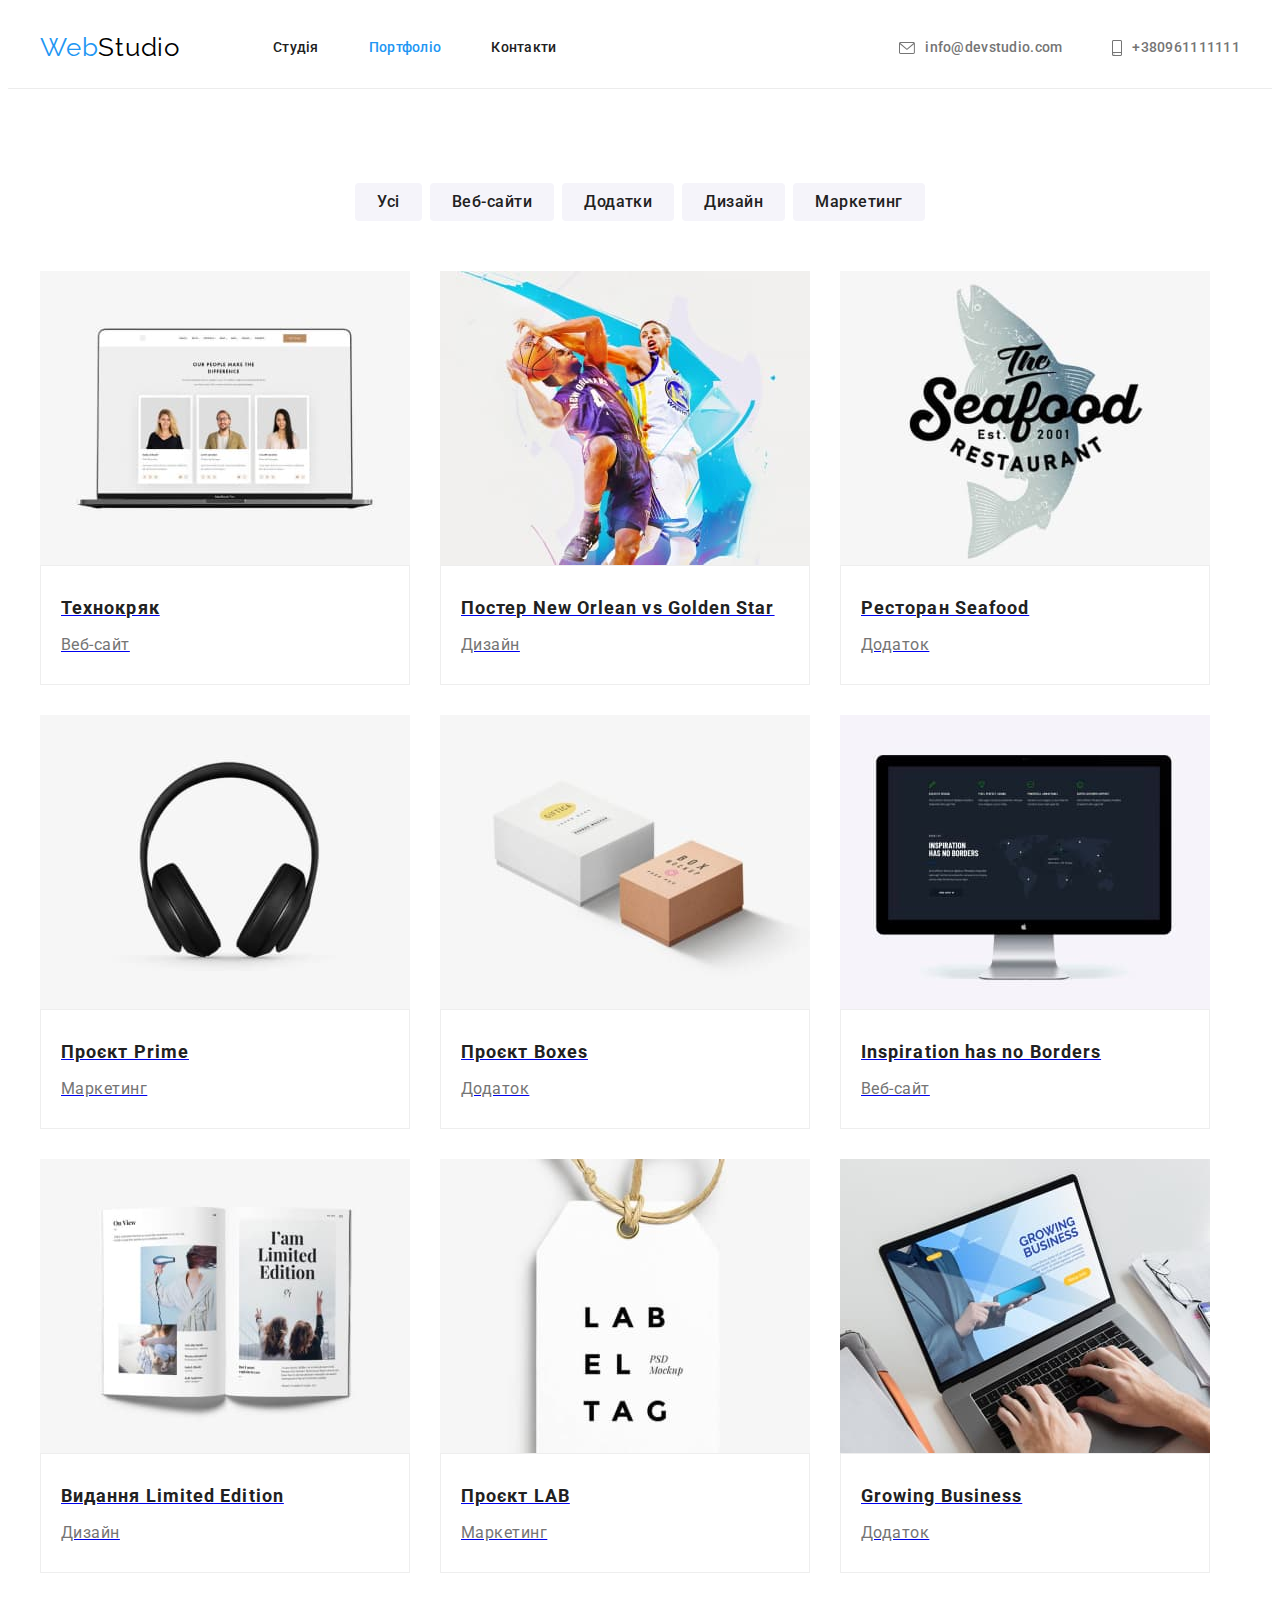
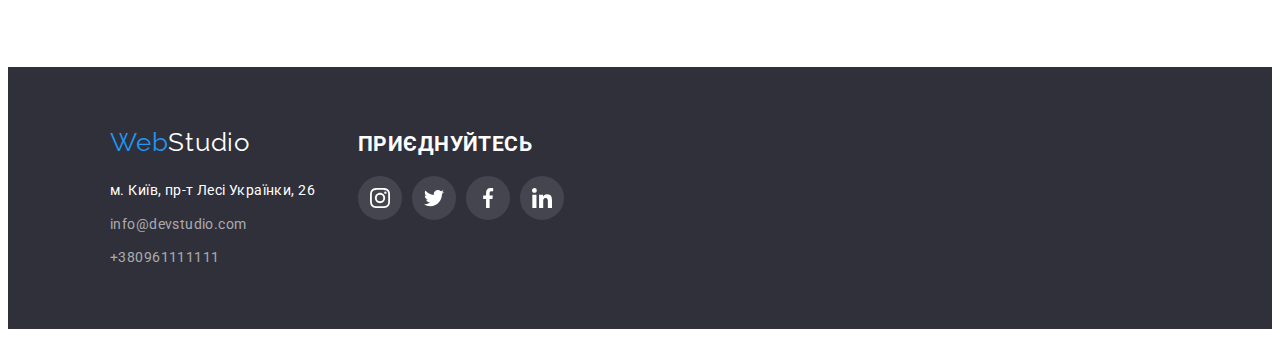
==== portfolio.html @ 0c202efd "Initial commit" ====
<!DOCTYPE html>
<html lang="uk">
  <head>
    <meta charset="UTF-8" />
    <meta http-equiv="X-UA-Compatible" content="IE=edge" />
    <meta name="viewport" content="width=device-width, initial-scale=1.0" />
    <title>Document</title>
    <link
      rel="stylesheet"
      href="https://cdnjs.cloudflare.com/ajax/libs/modern-normalize/1.1.0/modern-normalize.min.css"
      integrity="sha512-wpPYUAdjBVSE4KJnH1VR1HeZfpl1ub8YT/NKx4PuQ5NmX2tKuGu6U/JRp5y+Y8XG2tV+wKQpNHVUX03MfMFn9Q=="
      crossorigin="anonymous"
      referrerpolicy="no-referrer"
    />
    <link
      href="https://fonts.googleapis.com/css2?family=Raleway:wght@700&family=Roboto:wght@400;500;700;900&display=swap"
      rel="stylesheet"
    />
    <link rel="stylesheet" href="./css/styles.css" />
  </head>
  <body>
    <header class="header">
      <div class="container header-container">
        <a class="logo">Web<span class="logo-header">Studio</span></a>
        <nav class="section-works-header">
          <ul class="site-nav list">
            <li><a href="./index.html" class="link">Студія</a></li>
            <li>
              <a href="./portfolio.html" class="link current">Портфоліо</a>
            </li>
            <li><a href="#" class="link">Контакти</a></li>
          </ul>
        </nav>
        <ul class="list address-header">
          <li class="item">
            <a href="mailto:info@devstudio.com" class="link-address" lang="en"
              ><svg class="header-section-address-logo" width="16" height="12">
                <use href="./images/icons-new.svg#icon-envelope"></use>
              </svg>
              info@devstudio.com</a
            >
          </li>
          <li>
            <a href="tel:+380961111111" class="link-address"
              ><svg class="header-section-address-logo" width="10" height="16">
                <use href="./images/icons-new.svg#icon-smartphone"></use></svg
              >+380961111111</a
            >
          </li>
        </ul>
      </div>
    </header>
    <main>
      <section>
        <div class="container">
          <h1 class="pattern-hidden">Наші переваги</h1>
          <ul class="portfolio-buttons list">
            <li>
              <button type="button" class="button secondary">Усі</button>
            </li>
            <li>
              <button type="button" class="button secondary">Веб-сайти</button>
            </li>
            <li>
              <button type="button" class="button secondary">Додатки</button>
            </li>
            <li>
              <button type="button" class="button secondary">Дизайн</button>
            </li>
            <li>
              <button type="button" class="button secondary">Маркетинг</button>
            </li>
          </ul>
          <ul class="examples-list list">
            <li class="portfolio-element">
              <a href="#" class="portfolio-link">
                <img
                  src="./images/technokryak.jpg"
                  alt="Фото главной страницы сайта Технокряк"
                  width="370"
                  height="274"
                />
                <div class="examples-site-and-description">
                  <h2 class="section-title-product">Технокряк</h2>
                  <p class="description-product">Веб-сайт</p>
                </div>
              </a>
            </li>
            <li class="portfolio-element">
              <a href="#" class="portfolio-link">
                <img
                  src="./images/poster-neworlean.jpg"
                  alt="Фото главной страницы сайта Нью-Орлеан"
                  width="370"
                  height="274"
                />
                <div class="examples-site-and-description">
                  <h2 class="section-title-product">
                    Постер New Orlean vs Golden Star
                  </h2>
                  <p class="description-product">Дизайн</p>
                </div>
              </a>
            </li>
            <li class="portfolio-element">
              <a href="#" class="portfolio-link">
                <img
                  src="./images/seafood-restaurant.jpg"
                  alt="Фото главной страницы приложения"
                  width="370"
                  height="274"
                />
                <div class="examples-site-and-description">
                  <h2 class="section-title-product">Ресторан Seafood</h2>
                  <p class="description-product">Додаток</p>
                </div>
              </a>
            </li>
            <li class="portfolio-element">
              <a href="#" class="portfolio-link">
                <img
                  src="./images/project-prime.jpg"
                  alt="Фото главной страницы"
                  width="370"
                  height="274"
                />
                <div class="examples-site-and-description">
                  <h2 class="section-title-product">Проєкт Prime</h2>
                  <p class="description-product">Маркетинг</p>
                </div>
              </a>
            </li>
            <li class="portfolio-element">
              <a href="#" class="portfolio-link">
                <img
                  src="./images/boxes.jpg"
                  alt="Фото главной страницы приложения"
                  width="370"
                  height="274"
                />
                <div class="examples-site-and-description">
                  <h2 class="section-title-product">Проєкт Boxes</h2>
                  <p class="description-product">Додаток</p>
                </div>
              </a>
            </li>
            <li class="portfolio-element">
              <a href="#" class="portfolio-link">
                <img
                  src="./images/inspiration.jpg"
                  alt="Фото главной страницы сайта"
                  width="370"
                  height="274"
                />
                <div class="examples-site-and-description">
                  <h2 class="section-title-product">
                    Inspiration has no Borders
                  </h2>
                  <p class="description-product">Веб-сайт</p>
                </div>
              </a>
            </li>
            <li class="portfolio-element">
              <a href="#" class="portfolio-link">
                <img
                  src="./images/limited-edition.jpg"
                  alt="Фото главной страницы"
                  width="370"
                  height="274"
                />
                <div class="examples-site-and-description">
                  <h2 class="section-title-product">Видання Limited Edition</h2>
                  <p class="description-product">Дизайн</p>
                </div>
              </a>
            </li>
            <li class="portfolio-element">
              <a href="#" class="portfolio-link">
                <img
                  src="./images/lab.jpg"
                  alt="Фото главной страницы"
                  width="370"
                  height="274"
                />
                <div class="examples-site-and-description">
                  <h2 class="section-title-product">Проєкт LAB</h2>
                  <p class="description-product">Маркетинг</p>
                </div>
              </a>
            </li>
            <li class="portfolio-element">
              <a href="#" class="portfolio-link">
                <img
                  src="./images/growbusiness.jpg"
                  alt="Фото главной страницы"
                  width="370"
                  height="274"
                />
                <div class="examples-site-and-description">
                  <h2 class="section-title-product">Growing Business</h2>
                  <p class="description-product">Додаток</p>
                </div>
              </a>
            </li>
          </ul>
        </div>
      </section>
    </main>

    <footer class="section-works-footer">
      <div class="container common-wrap-footer">
        <div class="first-footer">
          <a href="./index.html" class="logo"
            >Web<span class="logo-footer">Studio</span>
          </a>
          <address class="address-footer">
            <ul class="list">
              <li class="address-item">
                <a
                  href="https://goo.gl/maps/Q7eHkyQhdYGQR9RCA"
                  target="_blank"
                  rel="noopener noreferrer nofollower"
                  class="link-address-footer"
                  >м. Київ, пр-т Лесі Українки, 26</a
                >
              </li>
              <li class="address-item">
                <a
                  href="mailto:info@devstudio.com"
                  class="address-footer"
                  lang="en"
                  >info@devstudio.com</a
                >
              </li>
              <li class="address-item">
                <a href="tel:+380961111111" class="address-footer"
                  >+380961111111</a
                >
              </li>
            </ul>
          </address>
        </div>

        <div class="container second-footer">
          <h2 class="section-title-social-footer">ПРИЄДНУЙТЕСЬ</h2>
          <ul class="social-footer list">
            <li class="social-item-footer">
              <a
                class="social-link-footer link"
                href="http://instagram.com"
                target="_blank"
                rel="noopener norefference"
                aria-label="Instagram"
              >
                <svg class="social-icon-footer" width="20" height="20">
                  <use href="./images/icons-new.svg#icon-instagram"></use>
                </svg>
              </a>
            </li>
            <li class="social-item-footer">
              <a
                class="social-link-footer link"
                href="http://twitter.com"
                target="_blank"
                rel="noopener norefference"
                aria-label="Twitter logo"
              >
                <svg class="social-icon-footer" width="20" height="20">
                  <use href="./images/icons-new.svg#icon-twitter"></use>
                </svg>
              </a>
            </li>
            <li class="social-item-footer">
              <a
                class="social-link-footer link"
                href="http://facebook.com"
                target="_blank"
                rel="noopener norefference"
                aria-label="Facebook logo"
              >
                <svg class="social-icon-footer" width="20" height="20">
                  <use href="./images/icons-new.svg#icon-facebook"></use>
                </svg>
              </a>
            </li>
            <li class="social-item-footer">
              <a
                class="social-link-footer link"
                href="http://linkedin.com"
                target="_blank"
                rel="noopener norefference"
                aria-label="linkedin logo"
              >
                <svg class="social-icon-footer" width="20" height="20">
                  <use href="./images/icons-new.svg#icon-linkedin"></use>
                </svg>
              </a>
            </li>
          </ul>
        </div>
      </div>
    </footer>
  </body>
</html>
---- css/styles.css ----
:root {
  --title-text-color: #212121;
  --maket-color: #ffffff;
  --primary-text-color: #757575;
  --accent-color: #2196f3;
}

body {
  font-family: Roboto, sans-serif;
  font-size: 14px;
  letter-spacing: 0.03em;
  background-color: var(--maket-color);
  color: var(--primary-text-color);
}

h1,
h2,
h3,
h4,
h5,
h6,
p {
  margin: 0;
}
img {
  display: block;
  max-width: 100%;
  height: auto;
}
button {
  display: block;
  cursor: pointer;
  border: none;
  border-radius: 4px;
}

.list {
  list-style: none;
  padding-left: 0;
  margin: 0;
}
.link {
  text-decoration: none;
}
.container {
  width: 1200px;
  margin: 0 auto;
  padding-left: 15px;
  padding-right: 15px;
}
.section {
  padding-top: 94px;
  padding-bottom: 94px;
}
/*Header*/

.header {
  border-bottom-width: 1px;
  border-bottom-style: solid;
  border-bottom-color: #ececec;
}

.header-container {
  display: flex;
  align-items: center;
}
.logo {
  font-family: Raleway, sans-serif;
  font-size: 26px;
  line-height: 1.2;
  letter-spacing: 0.03em;
  text-decoration: none;
  color: var(--accent-color);
  margin-right: 93px;
}
.address-header {
  margin-left: auto;
  display: flex;
  align-items: center;
  gap: 50px;
}
.link-address {
  font-weight: 500;
  line-height: 1.14;
  letter-spacing: 0.02em;
  color: var(--primary-text-color);
  text-decoration: none;
  display: flex;
  align-items: center;
}
.logo-header {
  color: #000000;
}
.logo-footer {
  color: var(--maket-color);
}

.site-nav .link {
  display: block;
  color: var(--title-text-color);
  font-weight: 500;
  line-height: 1.14;
  letter-spacing: 0.02em;
  text-decoration: none;
  cursor: pointer;
  padding-top: 32px;
  padding-bottom: 32px;
}
.site-nav .link:hover,
.site-nav .link:focus {
  color: var(--accent-color);
}
.site-nav .link.current {
  color: var(--accent-color);
  padding-top: 32px;
  padding-bottom: 32px;
}

.link-address:hover,
.link-address:focus {
  color: var(--accent-color);
}

.header-section-address-logo {
  margin-right: 10px;
  fill: currentColor;
}
.header-section-address-logo:hover,
.header-section-address-logo:focus {
  color: var(--accent-color);
}

/* Page header */

.section-works-header {
}
.site-nav {
  display: flex;
  gap: 50px;
}

.link-address .item:last-child {
  margin-right: 0;
  padding-right: 215px;
}
.link-address .item:not(:last-child) {
  margin-right: 50px;
  margin-left: 300px;
}

/*Hero-title*/

.hero {
  background-color: #2f303a;
  background-image: linear-gradient(
      rgba(47, 48, 58, 0.4),
      rgba(47, 48, 58, 0.4)
    ),
    url(../images/hero.jpg);
  background-position: center;
  background-size: cover;
  background-repeat: no-repeat;
  text-align: center;
  padding: 200px 0;
  max-width: 1600px;
  height: 600px;
  margin: 0 auto;
}
.hero-title {
  color: var(--maket-color);
  font-weight: 900;
  font-size: 44px;
  line-height: 1.36;
  text-align: center;
  letter-spacing: 0.06em;
  text-transform: uppercase;
  width: 696px;
  margin: 0 auto;
  margin-bottom: 30px;
  /* изменить тут марджин боттом перебвиает маржин авто*/
}
.button.primary {
  font-family: "Roboto";
  font-weight: 700;
  font-size: 16px;
  line-height: 1.87;
  letter-spacing: 0.06em;
  color: var(--maket-color);
  background: var(--accent-color);
  align-items: center;
  text-align: center;
  cursor: pointer;
  padding: 10px 32px;
  border: none;
  border-radius: 4px;
  margin-right: auto;
  margin-left: auto;
}

/* Section advantages*/

.pattern-hidden {
  position: absolute;
  width: 1px;
  height: 1px;
  margin: -1px;
  border: 0;
  padding: 0;
  white-space: nowrap;
  clip-path: inset(100%);
  clip: rect(0 0 0 0);
  overflow: hidden;
}
.advantages-list {
  display: flex;
  gap: 30px;
}

.section-title-primary {
  color: var(--title-text-color);
  font-weight: 700;
  line-height: 1.14;
  font-size: 14px;
  text-transform: uppercase;
  margin-bottom: 10px;
  margin-top: 30px;
}
.description-advantages {
  line-height: 1.71;
  color: var(--primary-text-color);
}
.advantages-icons-list {
  display: flex;
  gap: 30px;
}
.box-icon-advantages {
  background-color: #f5f4fa;
  width: 270px;
  height: 120px;
  display: flex;
  justify-content: center;
  align-items: center;
  border-radius: 4px;
}
.icon-advantages {
}
/* Title secondary-Our works*/

.work {
  padding-top: 0;
}

.work-list {
  display: flex;
  gap: 30px;
}
.section-title-secondadry {
  font-weight: 700;
  font-size: 36px;
  line-height: 1.166;
  text-align: center;
  letter-spacing: 0.03em;
  color: var(--title-text-color);
  margin-bottom: 50px;
}

/* Team*/
.container {
}
.section-team {
  background: #f5f4fa;
}

.section-title-secondadry-team {
  font-weight: 700;
  font-size: 36px;
  line-height: 1.166;
  text-align: center;
  letter-spacing: 0.03em;
  color: var(--title-text-color);
  margin-bottom: 50px;
}
.members {
  display: flex;
  gap: 30px;
}
.members-item {
  background-color: var(--maket-color);
  box-shadow: 0px 1px 3px rgba(0, 0, 0, 0.12), 0px 1px 1px rgba(0, 0, 0, 0.14),
    0px 2px 1px rgba(0, 0, 0, 0.2);
  border-radius: 0px 0px 4px 4px;
}

.names-and-description {
  padding-top: 30px;
  padding-bottom: 30px;
}
.section-names {
  font-weight: 500;
  font-size: 16px;
  line-height: 1.17;
  letter-spacing: 0.03em;
  color: var(--title-text-color);
  text-align: center;
  margin-bottom: 10px;
}
.description-team {
  font-size: 16px;
  line-height: 1.17;
  font-weight: 400;
  letter-spacing: 0.03em;
  color: var(--primary-text-color);
  text-align: center;
}
.social {
  display: flex;
  justify-content: center;
  align-content: center;
  gap: 10px;
  margin-top: 16px;
}
.social-link {
  display: flex;
  justify-content: center;
  /*align-content: center;*/
  align-items: center;
  width: 44px;
  height: 44px;
  border-radius: 50%;
  background-color: var(--maket-color);
  color: #afb1b8;
}
.social-link:hover,
.social-link:focus {
  background-color: var(--accent-color);
  border-radius: 50%;
  color: var(--maket-color);
}
.social-icon {
  fill: currentColor;
}

/*Section Our clients*/
.container {
  margin-top: 0;
  margin-bottom: 0;
}
.section-our-clients {
  padding: 94px, auto;
}
.section-title-our-clients {
  font-weight: 700;
  font-size: 36px;
  line-height: 1.166;
  text-align: center;
  letter-spacing: 0.03em;
  color: var(--title-text-color);
  margin-bottom: 50px;
  padding-top: 94px;
}
.clients {
  display: flex;
  gap: 30px;
  padding-bottom: 94px;
}

.client-link {
  display: flex;
  justify-content: center;
  align-items: center;
  width: 170px;
  height: 92px;
  border-radius: 4%;
  color: #afb1b8;
  border: solid currentColor 1px;
  fill: currentColor;
}
.client-link:hover,
.client-link:focus {
  color: var(--accent-color);
}

.client-item {
  width: 170px;
  height: 92px;
}

.client-icon:hover,
.client-icon:focus {
  fill: currentColor;
}
/*Section footer*/

.section-works-footer {
  background: #2f303a;
  padding: 60px 0;
  display: flex;
}
.common-wrap-footer {
  display: flex;
  align-items: baseline;
}
.first-footer {
  margin-left: 70px;
}

.address-item:not(:last-child) {
  margin-bottom: 9px;
}

.address-footer {
  margin-top: 20px;
  font-style: normal;
  line-height: 24px;
  letter-spacing: 0.03em;
  color: rgba(255, 255, 255, 0.6);
  text-decoration: none;
}
.address-footer:hover,
.address-footer:focus {
  color: var(--accent-color);
}
.link-address-footer {
  font-style: normal;
  line-height: 1.71;
  letter-spacing: 0.03em;
  color: var(--maket-color);
  text-decoration: none;
  cursor: pointer;
}
.link-address-footer:hover,
.link-address-footer:focus {
  color: var(--accent-color);
}
/*Footer social links*/
.section-title-social-footer {
  font-weight: 700;
  line-height: 1, 14;

  color: #ffffff;
  margin-bottom: 20px;
}
.social-footer {
  display: flex;

  gap: 10px;
}
.social-link-footer {
  display: flex;
  justify-content: center;
  /*align-content: center;*/
  align-items: center;
  width: 44px;
  height: 44px;
  border-radius: 50%;
  background-color: #ffffff1a;
  fill: currentColor;
}
.social-link-footer:hover,
.social-link-footer:focus {
  background-color: var(--accent-color);
  border-radius: 50%;
}
.social-icon-footer {
  color: var(--maket-color);
}

/*Portfolio-page*/

.portfolio-buttons {
  display: flex;
  justify-content: center;
  gap: 8px;
  padding-top: 94px;
  padding-bottom: 50px;
}
.button.secondary {
  font-family: "Roboto";
  font-weight: 500;
  font-size: 16px;
  line-height: 1.62;
  letter-spacing: 0.03em;
  color: var(--title-text-color);
  background: #f5f4fa;
  cursor: pointer;
  padding: 6px 22px;
}
.button.secondary:hover,
.button.secondary:focus {
  color: var(--maket-color);
  background-color: var(--accent-color);
  box-shadow: 0px 3px 1px rgba(0, 0, 0, 0.1), 0px 1px 2px rgba(0, 0, 0, 0.08),
    0px 2px 2px rgba(0, 0, 0, 0.12);
  border-radius: 4px;
}

/*Portfolio examples*/

.examples-list {
  display: flex;
  flex-wrap: wrap;
  gap: 30px;
}
.examples-site-and-description {
  padding: 24px 20px;
  border: 1px solid #eeeeee;
}

.section-title-product {
  font-weight: 700;
  font-size: 18px;
  line-height: 2;
  letter-spacing: 0.06em;
  color: var(--title-text-color);
  margin-bottom: 4px;
}
.description-product {
  font-size: 16px;
  line-height: 1.87;
  font-weight: 400;
  letter-spacing: 0.03em;
  color: var(--primary-text-color);
}

.portfolio-element {
  width: 370px;
}
.portfolio-element:nth-child(n + 7) {
  margin-bottom: 94px;
}
.portfolio-link {
  display: block;
}
.portfolio-link:hover,
.portfolio-link:focus {
  box-shadow: 0px 1px 1px rgba(0, 0, 0, 0.12), 0px 4px 4px rgba(0, 0, 0, 0.06),
    1px 4px 6px rgba(0, 0, 0, 0.16);
}
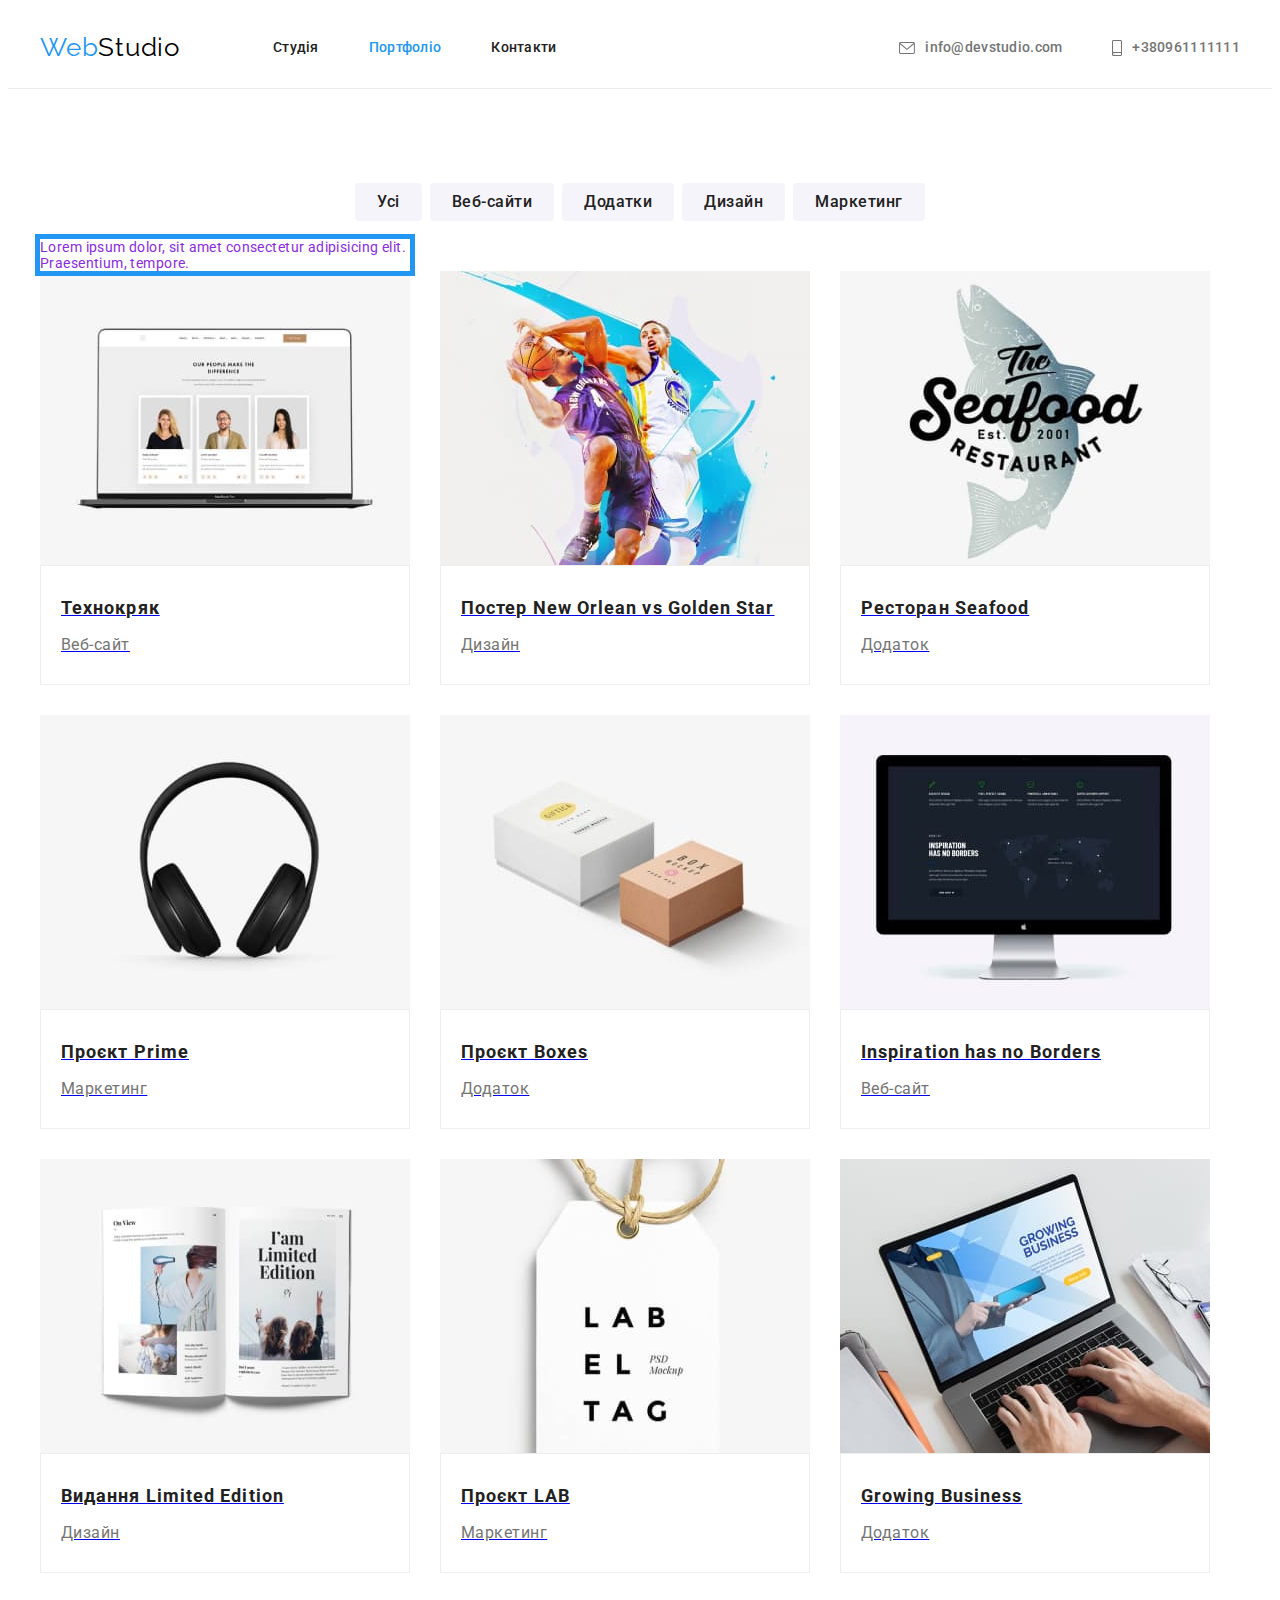
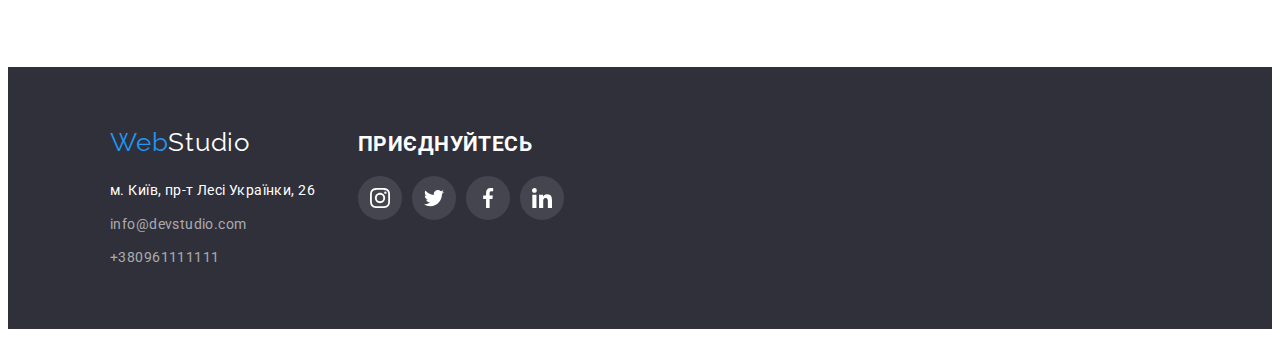
==== commit 0fc3474c: "20.11.2022" ====
--- a/portfolio.html
+++ b/portfolio.html
@@ -85,6 +85,12 @@
                   <p class="description-product">Веб-сайт</p>
                 </div>
               </a>
+              <div class="detailes-description">
+                <p>
+                  Lorem ipsum dolor, sit amet consectetur adipisicing elit.
+                  Praesentium, tempore.
+                </p>
+              </div>
             </li>
             <li class="portfolio-element">
               <a href="#" class="portfolio-link">
--- a/css/styles.css
+++ b/css/styles.css
@@ -114,6 +114,21 @@
   color: var(--accent-color);
   padding-top: 32px;
   padding-bottom: 32px;
+}
+.link.current::after {
+  content: "yyy";
+  width: 48px;
+  height: 4px;
+  corner radius: 2px
+  background-size: contain;
+  display: none;
+  background-image: url("./images/hover-line1.jpg");
+                
+  color: var(--accent-color);
+}
+.hover-line {
+  text-decoration: none;
+  
 }
 
 .link-address:hover,
@@ -196,6 +211,46 @@
   margin-right: auto;
   margin-left: auto;
 }
+/*
+.backdrop {
+  position: fixed;
+  top: 0;
+  left: 0;
+  width: 100%;
+  height: 100%;
+  background-color: rgba(0, 0, 0, 0.06);
+}
+.backdrop .is-hidden {
+  opacity: 0;
+  pointer-events: none;
+}
+
+.modal {
+  position: absolute;
+  width: 528px;
+  height: 581px;
+  top: 50%;
+  left: 50%;
+  transform: translate(-50%, -50%);
+  background-color: #ffffff;
+}
+.close-button {
+  position: absolute;
+  border-radius: 50%;
+  width: 30px;
+  height: 30px;
+  margin-top: 8px;
+  margin-right: 8px;
+  padding-top: px;
+  top: 0;
+  right: 0;
+  background-color: var(--maket-color);
+  border: 1px solid rgba(0, 0, 0, 0.1);
+}
+.header-section-address-logo {
+  transform: translate(18%, 18%);
+}
+*/
 
 /* Section advantages*/
 
@@ -333,7 +388,7 @@
 .social-link:hover,
 .social-link:focus {
   background-color: var(--accent-color);
-  border-radius: 50%;
+  
   color: var(--maket-color);
 }
 .social-icon {
@@ -341,10 +396,7 @@
 }
 
 /*Section Our clients*/
-.container {
-  margin-top: 0;
-  margin-bottom: 0;
-}
+
 .section-our-clients {
   padding: 94px, auto;
 }
@@ -536,3 +588,19 @@
   box-shadow: 0px 1px 1px rgba(0, 0, 0, 0.12), 0px 4px 4px rgba(0, 0, 0, 0.06),
     1px 4px 6px rgba(0, 0, 0, 0.16);
 }
+
+.portfolio-element {
+  position: relative;
+}
+.portfolio-element:hover .detailes-description {
+  display: block;
+}
+.detailes-description {
+  margin: 0;
+  padding: 0;
+  color: blueviolet;
+position:absolute;
+bottom: 100%;
+left: 0;
+outline: 5px solid #2196f3; 
+}
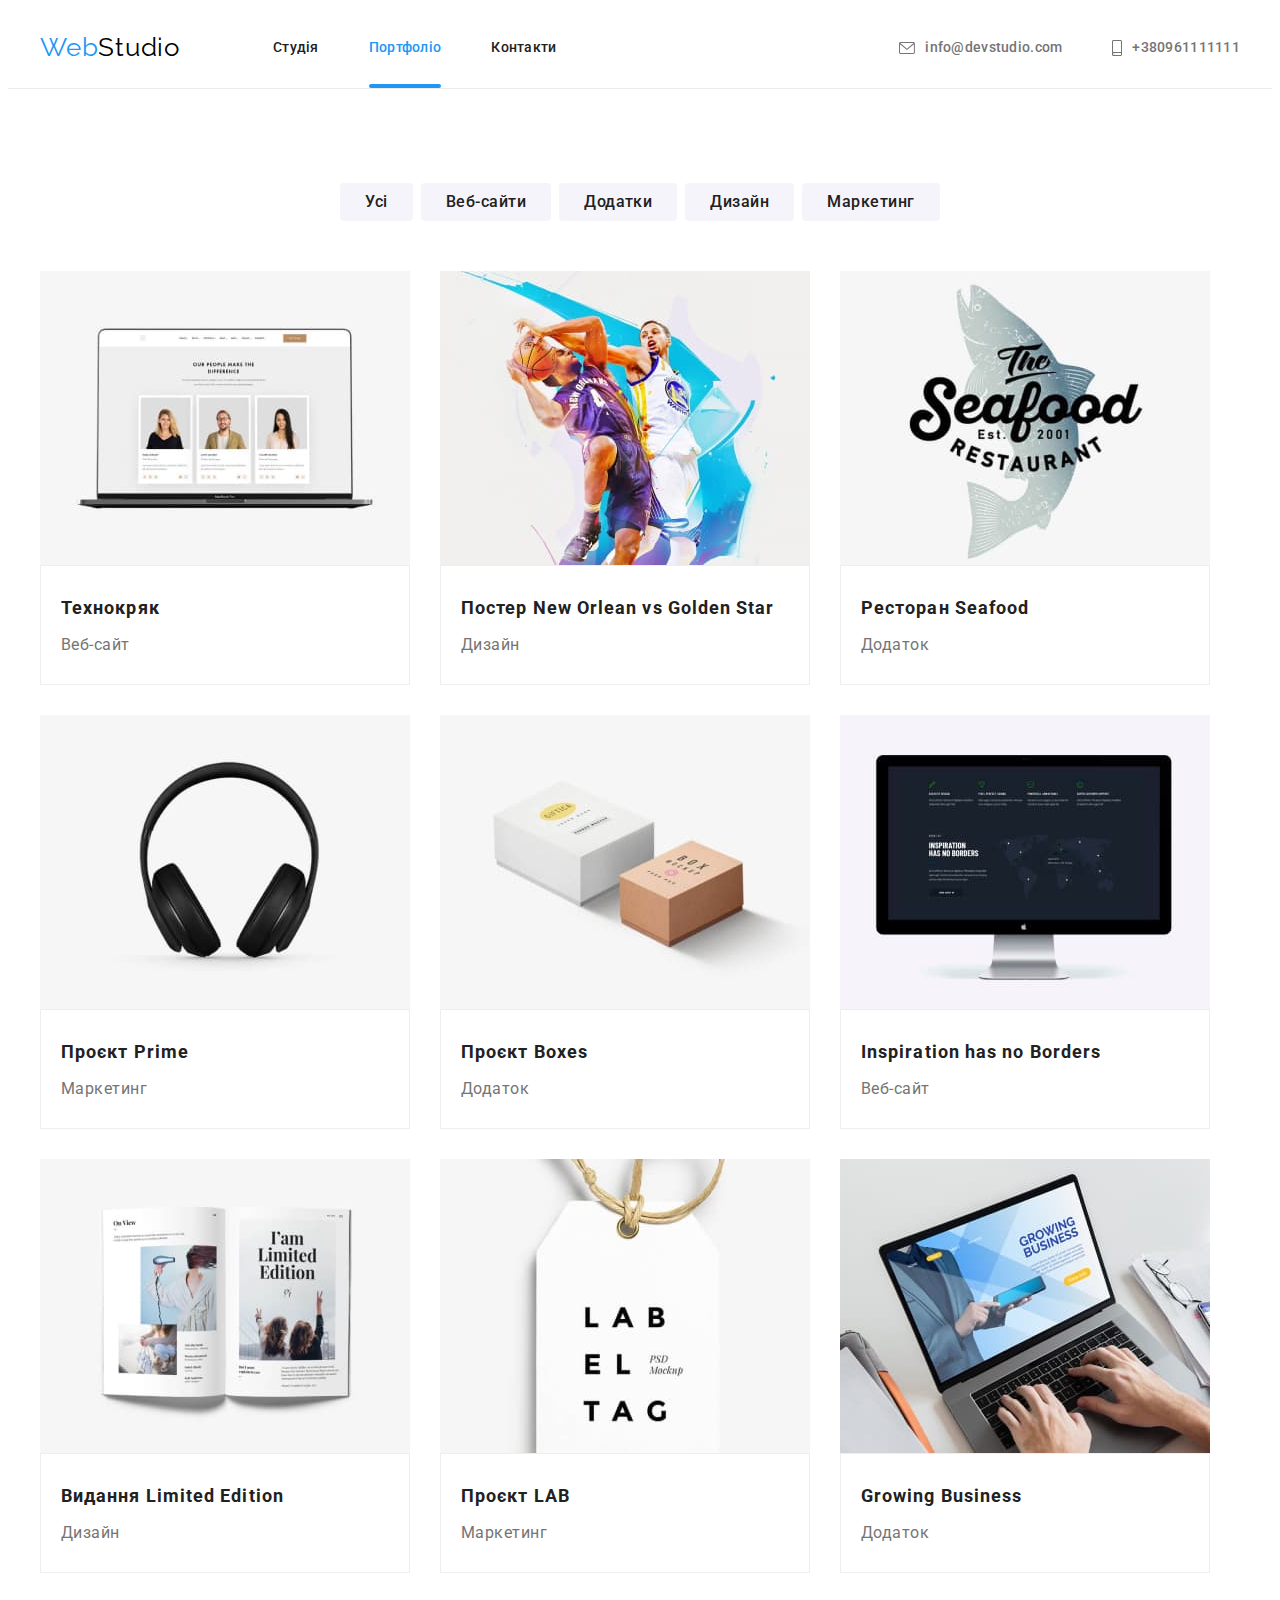
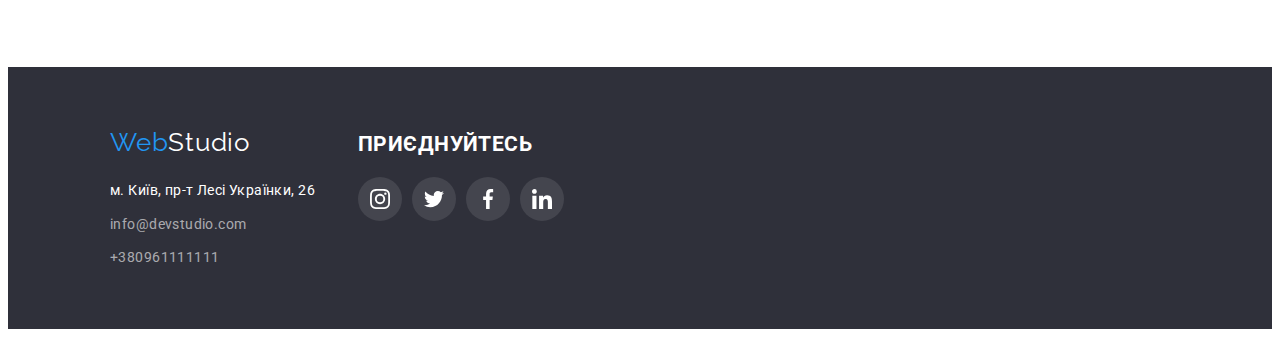
==== commit d74b6479: "Наш урок 20.11.2022" ====
--- a/portfolio.html
+++ b/portfolio.html
@@ -21,37 +21,48 @@
   <body>
     <header class="header">
       <div class="container header-container">
-        <a class="logo">Web<span class="logo-header">Studio</span></a>
+        <a href="./index.html" class="logo"
+          >Web<span class="logo-header">Studio</span></a
+        >
         <nav class="section-works-header">
           <ul class="site-nav list">
-            <li><a href="./index.html" class="link">Студія</a></li>
-            <li>
-              <a href="./portfolio.html" class="link current">Портфоліо</a>
-            </li>
-            <li><a href="#" class="link">Контакти</a></li>
+            <li class="site-item">
+              <a href="./index.html" class="site-link link">Студія</a>
+            </li>
+
+            <li class="site-item">
+              <a href="./portfolio.html" class="site-link link current"
+                >Портфоліо</a
+              >
+            </li>
+            <li class="site-item">
+              <a href="#" class="site-link link">Контакти</a>
+            </li>
           </ul>
         </nav>
+
         <ul class="list address-header">
           <li class="item">
-            <a href="mailto:info@devstudio.com" class="link-address" lang="en"
-              ><svg class="header-section-address-logo" width="16" height="12">
+            <a href="mailto:info@devstudio.com" class="link-address" lang="en">
+              <svg class="header-section-address-logo" width="16" height="12">
                 <use href="./images/icons-new.svg#icon-envelope"></use>
               </svg>
               info@devstudio.com</a
             >
           </li>
-          <li>
-            <a href="tel:+380961111111" class="link-address"
-              ><svg class="header-section-address-logo" width="10" height="16">
-                <use href="./images/icons-new.svg#icon-smartphone"></use></svg
-              >+380961111111</a
+          <li class="item">
+            <a href="tel:+380961111111" class="link-address">
+              <svg class="header-section-address-logo" width="10" height="16">
+                <use href="./images/icons-new.svg#icon-smartphone"></use>
+              </svg>
+              +380961111111</a
             >
           </li>
         </ul>
       </div>
     </header>
     <main>
-      <section>
+      <section class="section">
         <div class="container">
           <h1 class="pattern-hidden">Наші переваги</h1>
           <ul class="portfolio-buttons list">
@@ -73,27 +84,31 @@
           </ul>
           <ul class="examples-list list">
             <li class="portfolio-element">
-              <a href="#" class="portfolio-link">
-                <img
-                  src="./images/technokryak.jpg"
-                  alt="Фото главной страницы сайта Технокряк"
-                  width="370"
-                  height="274"
-                />
+              <a href="#" class="portfolio-link link">
+                <div class="portfolio-overlay">
+                  <img
+                    src="./images/technokryak.jpg"
+                    alt="Фото главной страницы сайта Технокряк"
+                    width="370"
+                    height="274"
+                  />
+                  <div class="portfolio-wrap">
+                    <p class="portfolio-descr">
+                      Ресурс пропонує комплексні пропозиції з різним рівнем
+                      функціоналу та сервісів. Все це дозволить відвідувачу
+                      отримати вичерпні відомості про компанію чи приватну
+                      особу.
+                    </p>
+                  </div>
+                </div>
                 <div class="examples-site-and-description">
                   <h2 class="section-title-product">Технокряк</h2>
                   <p class="description-product">Веб-сайт</p>
                 </div>
               </a>
-              <div class="detailes-description">
-                <p>
-                  Lorem ipsum dolor, sit amet consectetur adipisicing elit.
-                  Praesentium, tempore.
-                </p>
-              </div>
-            </li>
-            <li class="portfolio-element">
-              <a href="#" class="portfolio-link">
+            </li>
+            <li class="portfolio-element">
+              <a href="#" class="portfolio-link link">
                 <img
                   src="./images/poster-neworlean.jpg"
                   alt="Фото главной страницы сайта Нью-Орлеан"
@@ -109,7 +124,7 @@
               </a>
             </li>
             <li class="portfolio-element">
-              <a href="#" class="portfolio-link">
+              <a href="#" class="portfolio-link link">
                 <img
                   src="./images/seafood-restaurant.jpg"
                   alt="Фото главной страницы приложения"
@@ -123,7 +138,7 @@
               </a>
             </li>
             <li class="portfolio-element">
-              <a href="#" class="portfolio-link">
+              <a href="#" class="portfolio-link link">
                 <img
                   src="./images/project-prime.jpg"
                   alt="Фото главной страницы"
@@ -137,7 +152,7 @@
               </a>
             </li>
             <li class="portfolio-element">
-              <a href="#" class="portfolio-link">
+              <a href="#" class="portfolio-link link">
                 <img
                   src="./images/boxes.jpg"
                   alt="Фото главной страницы приложения"
@@ -151,7 +166,7 @@
               </a>
             </li>
             <li class="portfolio-element">
-              <a href="#" class="portfolio-link">
+              <a href="#" class="portfolio-link link">
                 <img
                   src="./images/inspiration.jpg"
                   alt="Фото главной страницы сайта"
@@ -167,7 +182,7 @@
               </a>
             </li>
             <li class="portfolio-element">
-              <a href="#" class="portfolio-link">
+              <a href="#" class="portfolio-link link">
                 <img
                   src="./images/limited-edition.jpg"
                   alt="Фото главной страницы"
@@ -181,7 +196,7 @@
               </a>
             </li>
             <li class="portfolio-element">
-              <a href="#" class="portfolio-link">
+              <a href="#" class="portfolio-link link">
                 <img
                   src="./images/lab.jpg"
                   alt="Фото главной страницы"
@@ -195,7 +210,7 @@
               </a>
             </li>
             <li class="portfolio-element">
-              <a href="#" class="portfolio-link">
+              <a href="#" class="portfolio-link link">
                 <img
                   src="./images/growbusiness.jpg"
                   alt="Фото главной страницы"
--- a/css/styles.css
+++ b/css/styles.css
@@ -3,6 +3,7 @@
   --maket-color: #ffffff;
   --primary-text-color: #757575;
   --accent-color: #2196f3;
+  --work-bg: rgba(47, 48, 58, 0.8);
 }
 
 body {
@@ -87,7 +88,17 @@
   text-decoration: none;
   display: flex;
   align-items: center;
-}
+
+  transition-property: color;
+  transition-duration: 250ms;
+  transition-timing-function: cubic-bezier(0.4, 0, 0.2, 1);
+}
+
+.link-address:hover,
+.link-address:focus {
+  color: var(--accent-color);
+}
+
 .logo-header {
   color: #000000;
 }
@@ -95,45 +106,41 @@
   color: var(--maket-color);
 }
 
-.site-nav .link {
+.site-link {
   display: block;
   color: var(--title-text-color);
   font-weight: 500;
   line-height: 1.14;
   letter-spacing: 0.02em;
   text-decoration: none;
-  cursor: pointer;
   padding-top: 32px;
   padding-bottom: 32px;
-}
-.site-nav .link:hover,
-.site-nav .link:focus {
-  color: var(--accent-color);
-}
-.site-nav .link.current {
-  color: var(--accent-color);
-  padding-top: 32px;
-  padding-bottom: 32px;
-}
-.link.current::after {
-  content: "yyy";
-  width: 48px;
+
+  transition-property: color;
+  transition-duration: 250ms;
+  transition-timing-function: cubic-bezier(0.4, 0, 0.2, 1);
+}
+.site-link:hover,
+.site-link:focus {
+  color: var(--accent-color);
+}
+.current {
+  color: var(--accent-color);
+  position: relative;
+}
+.current::after {
+  content: "";
+  position: absolute;
+  bottom: 0;
+  left: 0;
+  width: 100%;
   height: 4px;
-  corner radius: 2px
-  background-size: contain;
-  display: none;
-  background-image: url("./images/hover-line1.jpg");
-                
-  color: var(--accent-color);
+  border-radius: 2px;
+
+  background-color: var(--accent-color);
 }
 .hover-line {
   text-decoration: none;
-  
-}
-
-.link-address:hover,
-.link-address:focus {
-  color: var(--accent-color);
 }
 
 .header-section-address-logo {
@@ -211,16 +218,21 @@
   margin-right: auto;
   margin-left: auto;
 }
-/*
+
 .backdrop {
   position: fixed;
   top: 0;
   left: 0;
   width: 100%;
   height: 100%;
+  opacity: 1;
   background-color: rgba(0, 0, 0, 0.06);
-}
-.backdrop .is-hidden {
+
+  transition-property: opacity;
+  transition-duration: 250ms;
+  transition-timing-function: cubic-bezier(0.4, 0, 0.2, 1);
+}
+.backdrop.is-hidden {
   opacity: 0;
   pointer-events: none;
 }
@@ -234,23 +246,38 @@
   transform: translate(-50%, -50%);
   background-color: #ffffff;
 }
-.close-button {
+.modal-close {
   position: absolute;
   border-radius: 50%;
   width: 30px;
   height: 30px;
-  margin-top: 8px;
-  margin-right: 8px;
-  padding-top: px;
-  top: 0;
-  right: 0;
-  background-color: var(--maket-color);
+  top: 8px;
+  right: 8px;
+  color: var(--title-text-color);
+
+  display: flex;
+  align-items: center;
+  justify-content: center;
+
+  background-color: transparent;
   border: 1px solid rgba(0, 0, 0, 0.1);
-}
-.header-section-address-logo {
-  transform: translate(18%, 18%);
-}
-*/
+
+  transition-property: border-color, color;
+  transition-duration: 250ms;
+  transition-timing-function: cubic-bezier(0.4, 0, 0.2, 1);
+}
+
+.modal-close:hover,
+.modal-close:focus {
+  color: var(--accent-color);
+  border-color: var(--accent-color);
+}
+.modal-close-icon {
+  display: flex;
+  align-items: center;
+  justify-content: center;
+  fill: currentColor;
+}
 
 /* Section advantages*/
 
@@ -309,6 +336,28 @@
   display: flex;
   gap: 30px;
 }
+
+.work-item {
+  position: relative;
+}
+
+.work-descr {
+  position: absolute;
+  bottom: 0;
+  width: 100%;
+  height: 70px;
+
+  display: flex;
+  align-items: center;
+  justify-content: center;
+
+  font-weight: 700;
+  line-height: 1.14;
+  text-transform: uppercase;
+
+  color: var(--maket-color);
+  background-color: var(--work-bg);
+}
 .section-title-secondadry {
   font-weight: 700;
   font-size: 36px;
@@ -377,18 +426,21 @@
 .social-link {
   display: flex;
   justify-content: center;
-  /*align-content: center;*/
   align-items: center;
   width: 44px;
   height: 44px;
   border-radius: 50%;
-  background-color: var(--maket-color);
+
   color: #afb1b8;
+
+  transition-property: color, background-color;
+  transition-duration: 250ms;
+  transition-timing-function: cubic-bezier(0.4, 0, 0.2, 1);
 }
 .social-link:hover,
 .social-link:focus {
   background-color: var(--accent-color);
-  
+
   color: var(--maket-color);
 }
 .social-icon {
@@ -426,6 +478,10 @@
   color: #afb1b8;
   border: solid currentColor 1px;
   fill: currentColor;
+
+  transition-property: color;
+  transition-duration: 250ms;
+  transition-timing-function: cubic-bezier(0.4, 0, 0.2, 1);
 }
 .client-link:hover,
 .client-link:focus {
@@ -487,10 +543,10 @@
 /*Footer social links*/
 .section-title-social-footer {
   font-weight: 700;
-  line-height: 1, 14;
-
+  line-height: 1.14;
   color: #ffffff;
   margin-bottom: 20px;
+  text-transform: uppercase;
 }
 .social-footer {
   display: flex;
@@ -500,7 +556,7 @@
 .social-link-footer {
   display: flex;
   justify-content: center;
-  /*align-content: center;*/
+
   align-items: center;
   width: 44px;
   height: 44px;
@@ -523,8 +579,7 @@
   display: flex;
   justify-content: center;
   gap: 8px;
-  padding-top: 94px;
-  padding-bottom: 50px;
+  margin-bottom: 50px;
 }
 .button.secondary {
   font-family: "Roboto";
@@ -533,9 +588,14 @@
   line-height: 1.62;
   letter-spacing: 0.03em;
   color: var(--title-text-color);
+  border-radius: 4px;
   background: #f5f4fa;
   cursor: pointer;
-  padding: 6px 22px;
+  padding: 6px 25px;
+
+  transition-property: color, background-color, box-shadow;
+  transition-duration: 250ms;
+  transition-timing-function: cubic-bezier(0.4, 0, 0.2, 1);
 }
 .button.secondary:hover,
 .button.secondary:focus {
@@ -543,7 +603,6 @@
   background-color: var(--accent-color);
   box-shadow: 0px 3px 1px rgba(0, 0, 0, 0.1), 0px 1px 2px rgba(0, 0, 0, 0.08),
     0px 2px 2px rgba(0, 0, 0, 0.12);
-  border-radius: 4px;
 }
 
 /*Portfolio examples*/
@@ -552,6 +611,57 @@
   display: flex;
   flex-wrap: wrap;
   gap: 30px;
+}
+.portfolio-element {
+  width: 370px;
+}
+.portfolio-link {
+  display: block;
+  outline: transparent;
+
+  transition-property: box-shadow;
+  transition-duration: 250ms;
+  transition-timing-function: cubic-bezier(0.4, 0, 0.2, 1);
+}
+.portfolio-link:hover,
+.portfolio-link:focus {
+  box-shadow: 0px 1px 1px rgba(0, 0, 0, 0.12), 0px 4px 4px rgba(0, 0, 0, 0.06),
+    1px 4px 6px rgba(0, 0, 0, 0.16);
+}
+
+.portfolio-overlay {
+  position: relative;
+  overflow: hidden;
+}
+.portfolio-wrap {
+  position: absolute;
+  top: 0;
+  left: 0;
+
+  width: 100%;
+  height: 100%;
+
+  transform: translateY(101%);
+  opacity: 0;
+
+  transition-property: transform, opacity;
+  transition-duration: 500ms;
+  transition-timing-function: cubic-bezier(0.4, 0, 0.2, 1);
+}
+.portfolio-link:hover .portfolio-wrap,
+.portfolio-link:focus .portfolio-wrap {
+  transform: translateY(0);
+  opacity: 1;
+}
+.portfolio-descr {
+  padding: 63px 24px;
+
+  font-size: 18px;
+  line-height: 1.56;
+  letter-spacing: 0.03em;
+
+  color: var(--maket-color);
+  background-color: rgba(33, 149, 243, 0.781);
 }
 .examples-site-and-description {
   padding: 24px 20px;
@@ -575,21 +685,6 @@
 }
 
 .portfolio-element {
-  width: 370px;
-}
-.portfolio-element:nth-child(n + 7) {
-  margin-bottom: 94px;
-}
-.portfolio-link {
-  display: block;
-}
-.portfolio-link:hover,
-.portfolio-link:focus {
-  box-shadow: 0px 1px 1px rgba(0, 0, 0, 0.12), 0px 4px 4px rgba(0, 0, 0, 0.06),
-    1px 4px 6px rgba(0, 0, 0, 0.16);
-}
-
-.portfolio-element {
   position: relative;
 }
 .portfolio-element:hover .detailes-description {
@@ -599,8 +694,8 @@
   margin: 0;
   padding: 0;
   color: blueviolet;
-position:absolute;
-bottom: 100%;
-left: 0;
-outline: 5px solid #2196f3; 
-}
+  position: absolute;
+  bottom: 100%;
+  left: 0;
+  outline: 5px solid #2196f3;
+}
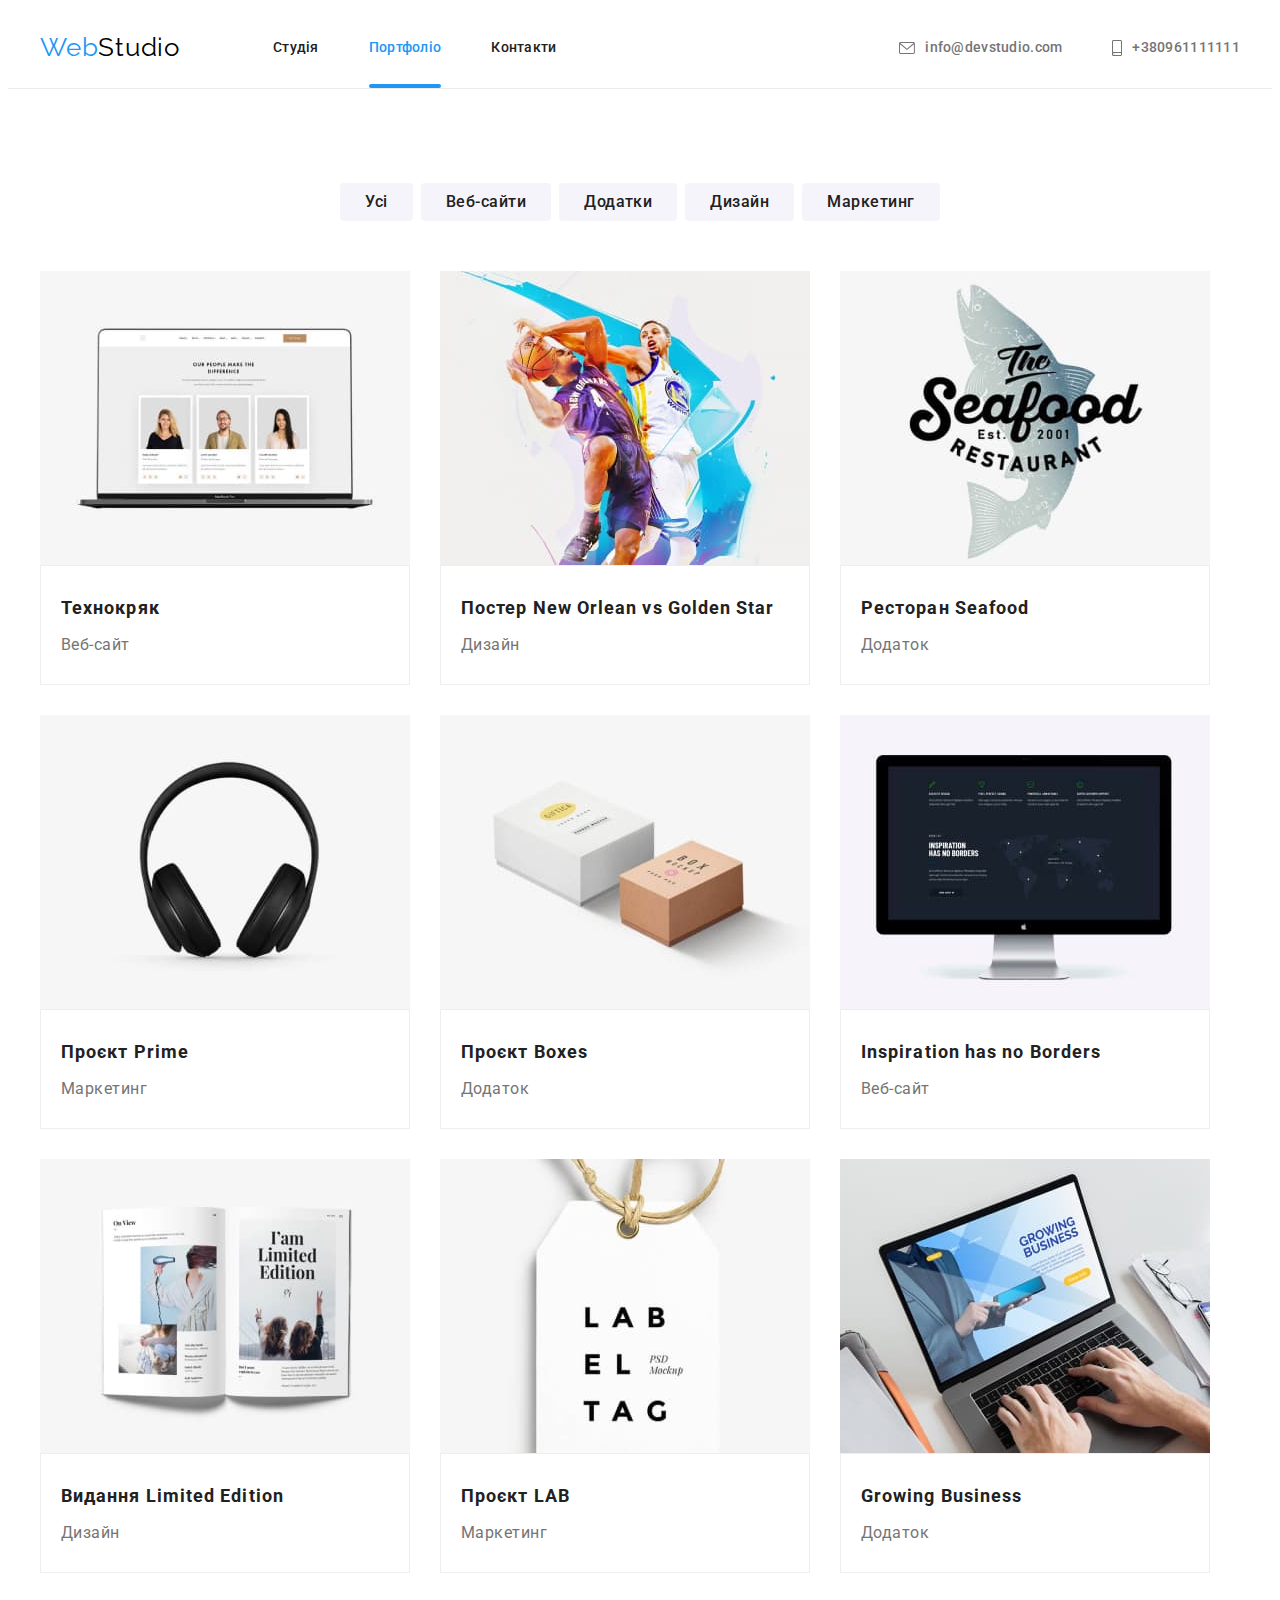
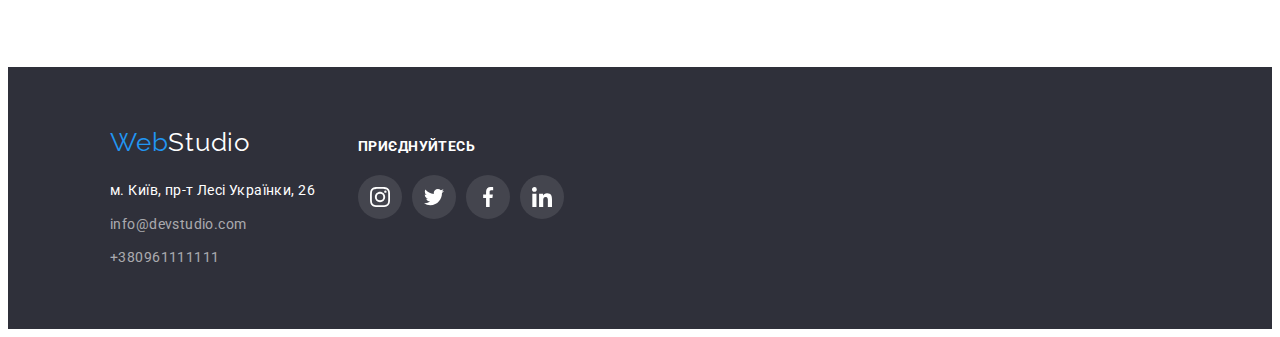
==== commit 0da24a19: "HW5.F" ====
--- a/portfolio.html
+++ b/portfolio.html
@@ -109,12 +109,22 @@
             </li>
             <li class="portfolio-element">
               <a href="#" class="portfolio-link link">
-                <img
-                  src="./images/poster-neworlean.jpg"
-                  alt="Фото главной страницы сайта Нью-Орлеан"
-                  width="370"
-                  height="274"
-                />
+                <div class="portfolio-overlay">
+                  <img
+                    src="./images/poster-neworlean.jpg"
+                    alt="Фото главной страницы сайта Нью-Орлеан"
+                    width="370"
+                    height="274"
+                  />
+                  <div class="portfolio-wrap">
+                    <p class="portfolio-descr">
+                      Ресурс пропонує комплексні пропозиції з різним рівнем
+                      функціоналу та сервісів. Все це дозволить відвідувачу
+                      отримати вичерпні відомості про компанію чи приватну
+                      особу.
+                    </p>
+                  </div>
+                </div>
                 <div class="examples-site-and-description">
                   <h2 class="section-title-product">
                     Постер New Orlean vs Golden Star
@@ -123,14 +133,25 @@
                 </div>
               </a>
             </li>
-            <li class="portfolio-element">
-              <a href="#" class="portfolio-link link">
-                <img
-                  src="./images/seafood-restaurant.jpg"
-                  alt="Фото главной страницы приложения"
-                  width="370"
-                  height="274"
-                />
+
+            <li class="portfolio-element">
+              <a href="#" class="portfolio-link link">
+                <div class="portfolio-overlay">
+                  <img
+                    src="./images/seafood-restaurant.jpg"
+                    alt="Фото главной страницы приложения"
+                    width="370"
+                    height="274"
+                  />
+                  <div class="portfolio-wrap">
+                    <p class="portfolio-descr">
+                      Ресурс пропонує комплексні пропозиції з різним рівнем
+                      функціоналу та сервісів. Все це дозволить відвідувачу
+                      отримати вичерпні відомості про компанію чи приватну
+                      особу.
+                    </p>
+                  </div>
+                </div>
                 <div class="examples-site-and-description">
                   <h2 class="section-title-product">Ресторан Seafood</h2>
                   <p class="description-product">Додаток</p>
@@ -139,12 +160,22 @@
             </li>
             <li class="portfolio-element">
               <a href="#" class="portfolio-link link">
-                <img
-                  src="./images/project-prime.jpg"
-                  alt="Фото главной страницы"
-                  width="370"
-                  height="274"
-                />
+                <div class="portfolio-overlay">
+                  <img
+                    src="./images/project-prime.jpg"
+                    alt="Фото главной страницы"
+                    width="370"
+                    height="274"
+                  />
+                  <div class="portfolio-wrap">
+                    <p class="portfolio-descr">
+                      Ресурс пропонує комплексні пропозиції з різним рівнем
+                      функціоналу та сервісів. Все це дозволить відвідувачу
+                      отримати вичерпні відомості про компанію чи приватну
+                      особу.
+                    </p>
+                  </div>
+                </div>
                 <div class="examples-site-and-description">
                   <h2 class="section-title-product">Проєкт Prime</h2>
                   <p class="description-product">Маркетинг</p>
@@ -153,12 +184,22 @@
             </li>
             <li class="portfolio-element">
               <a href="#" class="portfolio-link link">
-                <img
-                  src="./images/boxes.jpg"
-                  alt="Фото главной страницы приложения"
-                  width="370"
-                  height="274"
-                />
+                <div class="portfolio-overlay">
+                  <img
+                    src="./images/boxes.jpg"
+                    alt="Фото главной страницы приложения"
+                    width="370"
+                    height="274"
+                  />
+                  <div class="portfolio-wrap">
+                    <p class="portfolio-descr">
+                      Ресурс пропонує комплексні пропозиції з різним рівнем
+                      функціоналу та сервісів. Все це дозволить відвідувачу
+                      отримати вичерпні відомості про компанію чи приватну
+                      особу.
+                    </p>
+                  </div>
+                </div>
                 <div class="examples-site-and-description">
                   <h2 class="section-title-product">Проєкт Boxes</h2>
                   <p class="description-product">Додаток</p>
@@ -167,12 +208,22 @@
             </li>
             <li class="portfolio-element">
               <a href="#" class="portfolio-link link">
-                <img
-                  src="./images/inspiration.jpg"
-                  alt="Фото главной страницы сайта"
-                  width="370"
-                  height="274"
-                />
+                <div class="portfolio-overlay">
+                  <img
+                    src="./images/inspiration.jpg"
+                    alt="Фото главной страницы сайта"
+                    width="370"
+                    height="274"
+                  />
+                  <div class="portfolio-wrap">
+                    <p class="portfolio-descr">
+                      Ресурс пропонує комплексні пропозиції з різним рівнем
+                      функціоналу та сервісів. Все це дозволить відвідувачу
+                      отримати вичерпні відомості про компанію чи приватну
+                      особу.
+                    </p>
+                  </div>
+                </div>
                 <div class="examples-site-and-description">
                   <h2 class="section-title-product">
                     Inspiration has no Borders
@@ -183,12 +234,22 @@
             </li>
             <li class="portfolio-element">
               <a href="#" class="portfolio-link link">
-                <img
-                  src="./images/limited-edition.jpg"
-                  alt="Фото главной страницы"
-                  width="370"
-                  height="274"
-                />
+                <div class="portfolio-overlay">
+                  <img
+                    src="./images/limited-edition.jpg"
+                    alt="Фото главной страницы"
+                    width="370"
+                    height="274"
+                  />
+                  <div class="portfolio-wrap">
+                    <p class="portfolio-descr">
+                      Ресурс пропонує комплексні пропозиції з різним рівнем
+                      функціоналу та сервісів. Все це дозволить відвідувачу
+                      отримати вичерпні відомості про компанію чи приватну
+                      особу.
+                    </p>
+                  </div>
+                </div>
                 <div class="examples-site-and-description">
                   <h2 class="section-title-product">Видання Limited Edition</h2>
                   <p class="description-product">Дизайн</p>
@@ -197,12 +258,22 @@
             </li>
             <li class="portfolio-element">
               <a href="#" class="portfolio-link link">
-                <img
-                  src="./images/lab.jpg"
-                  alt="Фото главной страницы"
-                  width="370"
-                  height="274"
-                />
+                <div class="portfolio-overlay">
+                  <img
+                    src="./images/lab.jpg"
+                    alt="Фото главной страницы"
+                    width="370"
+                    height="274"
+                  />
+                  <div class="portfolio-wrap">
+                    <p class="portfolio-descr">
+                      Ресурс пропонує комплексні пропозиції з різним рівнем
+                      функціоналу та сервісів. Все це дозволить відвідувачу
+                      отримати вичерпні відомості про компанію чи приватну
+                      особу.
+                    </p>
+                  </div>
+                </div>
                 <div class="examples-site-and-description">
                   <h2 class="section-title-product">Проєкт LAB</h2>
                   <p class="description-product">Маркетинг</p>
@@ -211,12 +282,22 @@
             </li>
             <li class="portfolio-element">
               <a href="#" class="portfolio-link link">
-                <img
-                  src="./images/growbusiness.jpg"
-                  alt="Фото главной страницы"
-                  width="370"
-                  height="274"
-                />
+                <div class="portfolio-overlay">
+                  <img
+                    src="./images/growbusiness.jpg"
+                    alt="Фото главной страницы"
+                    width="370"
+                    height="274"
+                  />
+                  <div class="portfolio-wrap">
+                    <p class="portfolio-descr">
+                      Ресурс пропонує комплексні пропозиції з різним рівнем
+                      функціоналу та сервісів. Все це дозволить відвідувачу
+                      отримати вичерпні відомості про компанію чи приватну
+                      особу.
+                    </p>
+                  </div>
+                </div>
                 <div class="examples-site-and-description">
                   <h2 class="section-title-product">Growing Business</h2>
                   <p class="description-product">Додаток</p>
@@ -262,8 +343,8 @@
           </address>
         </div>
 
-        <div class="container second-footer">
-          <h2 class="section-title-social-footer">ПРИЄДНУЙТЕСЬ</h2>
+        <div class="container">
+          <p class="section-title-social-footer">ПРИЄДНУЙТЕСЬ</p>
           <ul class="social-footer list">
             <li class="social-item-footer">
               <a
--- a/css/styles.css
+++ b/css/styles.css
@@ -88,7 +88,6 @@
   text-decoration: none;
   display: flex;
   align-items: center;
-
   transition-property: color;
   transition-duration: 250ms;
   transition-timing-function: cubic-bezier(0.4, 0, 0.2, 1);
@@ -136,11 +135,7 @@
   width: 100%;
   height: 4px;
   border-radius: 2px;
-
   background-color: var(--accent-color);
-}
-.hover-line {
-  text-decoration: none;
 }
 
 .header-section-address-logo {
@@ -199,7 +194,6 @@
   width: 696px;
   margin: 0 auto;
   margin-bottom: 30px;
-  /* изменить тут марджин боттом перебвиает маржин авто*/
 }
 .button.primary {
   font-family: "Roboto";
@@ -227,7 +221,6 @@
   height: 100%;
   opacity: 1;
   background-color: rgba(0, 0, 0, 0.06);
-
   transition-property: opacity;
   transition-duration: 250ms;
   transition-timing-function: cubic-bezier(0.4, 0, 0.2, 1);
@@ -254,11 +247,9 @@
   top: 8px;
   right: 8px;
   color: var(--title-text-color);
-
-  display: flex;
-  align-items: center;
-  justify-content: center;
-
+  display: flex;
+  align-items: center;
+  justify-content: center;
   background-color: transparent;
   border: 1px solid rgba(0, 0, 0, 0.1);
 
@@ -324,8 +315,7 @@
   align-items: center;
   border-radius: 4px;
 }
-.icon-advantages {
-}
+
 /* Title secondary-Our works*/
 
 .work {
@@ -346,15 +336,12 @@
   bottom: 0;
   width: 100%;
   height: 70px;
-
-  display: flex;
-  align-items: center;
-  justify-content: center;
-
+  display: flex;
+  align-items: center;
+  justify-content: center;
   font-weight: 700;
   line-height: 1.14;
   text-transform: uppercase;
-
   color: var(--maket-color);
   background-color: var(--work-bg);
 }
@@ -369,8 +356,7 @@
 }
 
 /* Team*/
-.container {
-}
+
 .section-team {
   background: #f5f4fa;
 }
@@ -430,7 +416,6 @@
   width: 44px;
   height: 44px;
   border-radius: 50%;
-
   color: #afb1b8;
 
   transition-property: color, background-color;
@@ -523,6 +508,9 @@
   letter-spacing: 0.03em;
   color: rgba(255, 255, 255, 0.6);
   text-decoration: none;
+  transition-property: color;
+  transition-duration: 250ms;
+  transition-timing-function: cubic-bezier(0.4, 0, 0.2, 1);
 }
 .address-footer:hover,
 .address-footer:focus {
@@ -535,6 +523,9 @@
   color: var(--maket-color);
   text-decoration: none;
   cursor: pointer;
+  transition-property: color;
+  transition-duration: 250ms;
+  transition-timing-function: cubic-bezier(0.4, 0, 0.2, 1);
 }
 .link-address-footer:hover,
 .link-address-footer:focus {
@@ -550,19 +541,20 @@
 }
 .social-footer {
   display: flex;
-
   gap: 10px;
 }
 .social-link-footer {
   display: flex;
   justify-content: center;
-
   align-items: center;
   width: 44px;
   height: 44px;
   border-radius: 50%;
   background-color: #ffffff1a;
   fill: currentColor;
+  transition-property: background color;
+  transition-duration: 250ms;
+  transition-timing-function: cubic-bezier(0.4, 0, 0.2, 1);
 }
 .social-link-footer:hover,
 .social-link-footer:focus {
@@ -637,13 +629,10 @@
   position: absolute;
   top: 0;
   left: 0;
-
   width: 100%;
   height: 100%;
-
   transform: translateY(101%);
   opacity: 0;
-
   transition-property: transform, opacity;
   transition-duration: 500ms;
   transition-timing-function: cubic-bezier(0.4, 0, 0.2, 1);
@@ -655,11 +644,9 @@
 }
 .portfolio-descr {
   padding: 63px 24px;
-
   font-size: 18px;
   line-height: 1.56;
   letter-spacing: 0.03em;
-
   color: var(--maket-color);
   background-color: rgba(33, 149, 243, 0.781);
 }
@@ -687,15 +674,3 @@
 .portfolio-element {
   position: relative;
 }
-.portfolio-element:hover .detailes-description {
-  display: block;
-}
-.detailes-description {
-  margin: 0;
-  padding: 0;
-  color: blueviolet;
-  position: absolute;
-  bottom: 100%;
-  left: 0;
-  outline: 5px solid #2196f3;
-}
